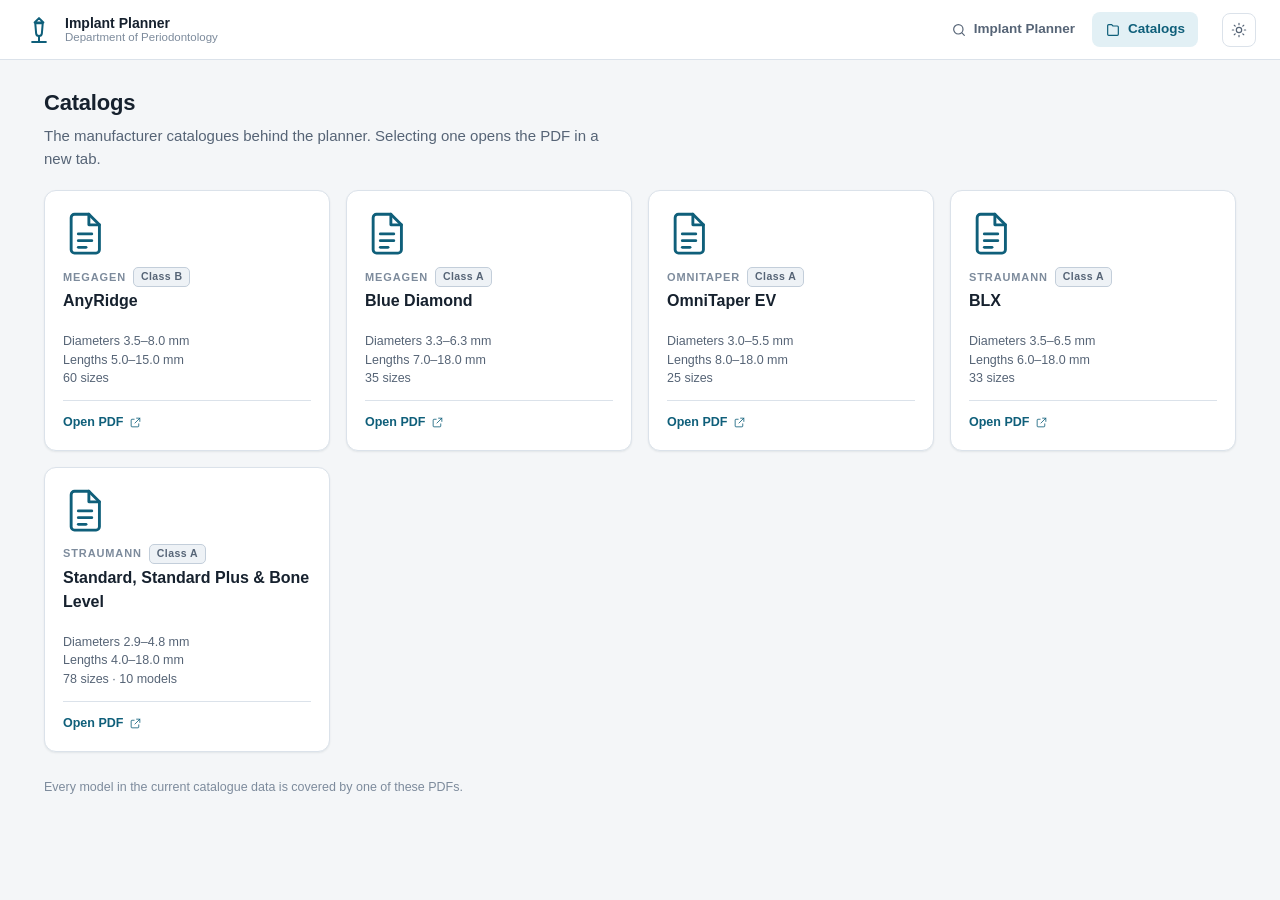
==== catalogs.html @ 9ea449c0 "Version 1.0" ====
<!DOCTYPE html>
<html lang="en">
<head>
<meta charset="utf-8">
<meta name="viewport" content="width=device-width, initial-scale=1">
<title>Catalogs &middot; Department of Periodontology</title>
<link rel="stylesheet" href="assets/styles.css">
<link rel="icon" href="data:image/svg+xml,%3Csvg xmlns='http://www.w3.org/2000/svg' viewBox='0 0 24 24'%3E%3Ctext y='19' font-size='19'%3E%F0%9F%A6%B7%3C/text%3E%3C/svg%3E">
</head>
<body>

<header class="appbar">
  <div class="appbar__brand">
    <svg class="appbar__mark" viewBox="0 0 24 24" fill="none" stroke="currentColor" stroke-width="1.6" stroke-linecap="round" stroke-linejoin="round" aria-hidden="true">
      <path d="M12 2.5 8.5 6h7L12 2.5Z"></path>
      <path d="M9 6.5h6l-.7 8.2a2.3 2.3 0 0 1-2.3 2.1 2.3 2.3 0 0 1-2.3-2.1L9 6.5Z"></path>
      <path d="M12 17v4.5"></path>
      <path d="M6.5 21.5h11"></path>
    </svg>
    <div>
      <div class="appbar__title">Implant Planner</div>
      <div class="appbar__subtitle">Department of Periodontology</div>
    </div>
  </div>

  <nav class="appbar__nav">
    <a class="appbar__link" href="index.html">
      <svg viewBox="0 0 24 24" fill="none" stroke="currentColor" stroke-width="1.8" stroke-linecap="round" stroke-linejoin="round" aria-hidden="true">
        <circle cx="11" cy="11" r="7"></circle><path d="m20 20-3.6-3.6"></path>
      </svg>
      Implant Planner
    </a>
    <a class="appbar__link" href="catalogs.html" aria-current="page">
      <svg viewBox="0 0 24 24" fill="none" stroke="currentColor" stroke-width="1.8" stroke-linecap="round" stroke-linejoin="round" aria-hidden="true">
        <path d="M4 5.5A1.5 1.5 0 0 1 5.5 4H10l2 2h6.5A1.5 1.5 0 0 1 20 7.5v11A1.5 1.5 0 0 1 18.5 20h-13A1.5 1.5 0 0 1 4 18.5Z"></path>
      </svg>
      Catalogs
    </a>
  </nav>

  <button class="icon-button" data-theme-toggle type="button" title="Switch between light and dark" aria-label="Switch between light and dark">
    <svg class="icon-sun" viewBox="0 0 24 24" fill="none" stroke="currentColor" stroke-width="1.8" stroke-linecap="round" aria-hidden="true">
      <circle cx="12" cy="12" r="4"></circle>
      <path d="M12 2v2M12 20v2M4.9 4.9l1.4 1.4M17.7 17.7l1.4 1.4M2 12h2M20 12h2M4.9 19.1l1.4-1.4M17.7 6.3l1.4-1.4"></path>
    </svg>
    <svg class="icon-moon" viewBox="0 0 24 24" fill="none" stroke="currentColor" stroke-width="1.8" stroke-linecap="round" stroke-linejoin="round" aria-hidden="true">
      <path d="M20 14.5A8 8 0 0 1 9.5 4 8 8 0 1 0 20 14.5Z"></path>
    </svg>
  </button>
</header>

<main class="page">
  <div class="page-head">
    <h1>Catalogs</h1>
    <p>The manufacturer catalogues behind the planner. Selecting one opens the PDF in a new tab.</p>
  </div>

  <div class="catalogue-grid" id="catalogue-grid"></div>

  <p class="footnote" id="catalogue-footnote"></p>
</main>

<script src="data/implants.js"></script>
<script src="data/classes.js"></script>
<script src="assets/app.js"></script>
<script src="assets/catalogs.js"></script>
</body>
</html>
---- assets/styles.css ----
/* Department of Periodontology - Implant Planner
   Light and dark palettes are both defined on :root so no colour is
   declared only inside a media query. */

:root {
  --bg: #f4f6f8;
  --surface: #ffffff;
  --surface-2: #f8fafc;
  --surface-3: #eef2f6;
  --border: #dbe2ea;
  --border-strong: #c3ceda;
  --text: #16212e;
  --text-2: #566476;
  --text-3: #7d8b9c;

  --brand: #0f5f7a;
  --brand-strong: #0a4a60;
  --brand-soft: #e2f0f5;

  --bone: #8a6a4b;
  --bone-soft: #f6efe7;
  --bone-border: #e2d3c1;

  --optimal: #12795c;
  --optimal-soft: #dff3ec;
  --optimal-border: #a9ddcc;

  --standard: #1c5fa8;
  --standard-soft: #e3eefb;
  --standard-border: #b6d1ee;

  --less: #a2640b;
  --less-soft: #fbeed8;
  --less-border: #eed6a8;

  --danger: #b3261e;
  --danger-soft: #fbe6e4;

  --shadow: 0 1px 2px rgba(16, 33, 46, .06), 0 8px 24px rgba(16, 33, 46, .06);
  --shadow-sm: 0 1px 2px rgba(16, 33, 46, .08);
  --radius: 12px;
  --radius-sm: 8px;
  --mono: ui-monospace, "SF Mono", "Cascadia Mono", "Segoe UI Mono", Menlo, Consolas, monospace;
  --sans: "Inter", -apple-system, BlinkMacSystemFont, "Segoe UI", Roboto, Helvetica, Arial, sans-serif;
}

@media (prefers-color-scheme: dark) {
  :root:not([data-theme="light"]) {
    --bg: #0e1419;
    --surface: #161e26;
    --surface-2: #1b242d;
    --surface-3: #212c37;
    --border: #2a3742;
    --border-strong: #3a4956;
    --text: #e8eef4;
    --text-2: #a3b1bf;
    --text-3: #7d8e9d;

    --brand: #58b8d4;
    --brand-strong: #7fcde4;
    --brand-soft: #14313c;

    --bone: #c9a883;
    --bone-soft: #2a2219;
    --bone-border: #493c2c;

    --optimal: #56c9a3;
    --optimal-soft: #10302a;
    --optimal-border: #1f5346;

    --standard: #79b3f0;
    --standard-soft: #132a41;
    --standard-border: #26476b;

    --less: #e0ab52;
    --less-soft: #33270f;
    --less-border: #5b471d;

    --danger: #f08b83;
    --danger-soft: #351a18;

    --shadow: 0 1px 2px rgba(0, 0, 0, .4), 0 10px 28px rgba(0, 0, 0, .35);
    --shadow-sm: 0 1px 2px rgba(0, 0, 0, .4);
  }
}

:root[data-theme="dark"] {
  --bg: #0e1419;
  --surface: #161e26;
  --surface-2: #1b242d;
  --surface-3: #212c37;
  --border: #2a3742;
  --border-strong: #3a4956;
  --text: #e8eef4;
  --text-2: #a3b1bf;
  --text-3: #7d8e9d;

  --brand: #58b8d4;
  --brand-strong: #7fcde4;
  --brand-soft: #14313c;

  --bone: #c9a883;
  --bone-soft: #2a2219;
  --bone-border: #493c2c;

  --optimal: #56c9a3;
  --optimal-soft: #10302a;
  --optimal-border: #1f5346;

  --standard: #79b3f0;
  --standard-soft: #132a41;
  --standard-border: #26476b;

  --less: #e0ab52;
  --less-soft: #33270f;
  --less-border: #5b471d;

  --danger: #f08b83;
  --danger-soft: #351a18;

  --shadow: 0 1px 2px rgba(0, 0, 0, .4), 0 10px 28px rgba(0, 0, 0, .35);
  --shadow-sm: 0 1px 2px rgba(0, 0, 0, .4);
}

* { box-sizing: border-box; }

body {
  margin: 0;
  background: var(--bg);
  color: var(--text);
  font-family: var(--sans);
  font-size: 15px;
  line-height: 1.5;
  -webkit-font-smoothing: antialiased;
}

h1, h2, h3 { margin: 0; font-weight: 600; letter-spacing: -0.01em; }

a { color: var(--brand); }

/* ---------------------------------------------------------------- app bar */

.appbar {
  position: sticky;
  top: 0;
  z-index: 20;
  display: flex;
  align-items: center;
  gap: 24px;
  padding: 0 24px;
  height: 60px;
  background: var(--surface);
  border-bottom: 1px solid var(--border);
}

.appbar__brand {
  display: flex;
  align-items: center;
  gap: 11px;
  min-width: 0;
}

.appbar__mark {
  width: 30px;
  height: 30px;
  flex: none;
  color: var(--brand);
}

.appbar__title {
  font-size: 14px;
  font-weight: 650;
  line-height: 1.15;
  white-space: nowrap;
}

.appbar__subtitle {
  font-size: 11.5px;
  color: var(--text-3);
  line-height: 1.15;
  white-space: nowrap;
}

.appbar__nav {
  display: flex;
  gap: 4px;
  margin-left: auto;
}

.appbar__link {
  display: inline-flex;
  align-items: center;
  gap: 7px;
  padding: 7px 13px;
  border-radius: var(--radius-sm);
  font-size: 13.5px;
  font-weight: 550;
  color: var(--text-2);
  text-decoration: none;
  white-space: nowrap;
}

.appbar__link:hover { background: var(--surface-3); color: var(--text); }

.appbar__link[aria-current="page"] {
  background: var(--brand-soft);
  color: var(--brand);
}

.appbar__link svg { width: 16px; height: 16px; flex: none; }

.icon-button {
  display: inline-flex;
  align-items: center;
  justify-content: center;
  width: 34px;
  height: 34px;
  border: 1px solid var(--border);
  border-radius: var(--radius-sm);
  background: var(--surface);
  color: var(--text-2);
  cursor: pointer;
}

.icon-button:hover { background: var(--surface-3); color: var(--text); }
.icon-button svg { width: 16px; height: 16px; }
.icon-button .icon-moon { display: none; }
:root[data-theme="dark"] .icon-button .icon-moon { display: block; }
:root[data-theme="dark"] .icon-button .icon-sun { display: none; }

@media (prefers-color-scheme: dark) {
  :root:not([data-theme="light"]) .icon-button .icon-moon { display: block; }
  :root:not([data-theme="light"]) .icon-button .icon-sun { display: none; }
}

/* ------------------------------------------------------------------ layout */

.page {
  max-width: 1240px;
  margin: 0 auto;
  padding: 26px 24px 72px;
}

.page-head { margin-bottom: 20px; }
.page-head h1 { font-size: 22px; }
.page-head p { margin: 6px 0 0; color: var(--text-2); max-width: 68ch; }

.planner {
  display: grid;
  grid-template-columns: 306px minmax(0, 1fr);
  gap: 22px;
  align-items: start;
}

@media (max-width: 900px) {
  .planner { grid-template-columns: minmax(0, 1fr); }
  .appbar { padding: 0 14px; gap: 12px; }
  .appbar__subtitle { display: none; }
  .page { padding: 20px 14px 60px; }
}

.card {
  background: var(--surface);
  border: 1px solid var(--border);
  border-radius: var(--radius);
  box-shadow: var(--shadow-sm);
}

.card__head {
  padding: 14px 18px;
  border-bottom: 1px solid var(--border);
}

.card__head h2 { font-size: 14px; }
.card__head p { margin: 3px 0 0; font-size: 12.5px; color: var(--text-3); }
.card__body { padding: 18px; }

/* On a phone the tooth mark alone identifies the app; the navigation
   labels are worth more than the wordmark. */
@media (max-width: 560px) {
  .appbar__brand > div { display: none; }
  .appbar__link { padding: 7px 10px; }
}

.sticky-panel { position: sticky; top: 78px; }
@media (max-width: 900px) { .sticky-panel { position: static; } }

/* --------------------------------------------------------------- bone form */

.bone-card {
  border-color: var(--bone-border);
  overflow: hidden;
}

.bone-card .card__head {
  background: var(--bone-soft);
  border-bottom-color: var(--bone-border);
}

.tag {
  display: inline-block;
  padding: 2px 7px;
  border-radius: 999px;
  font-size: 10px;
  font-weight: 700;
  letter-spacing: .09em;
  text-transform: uppercase;
}

.tag--bone { background: var(--bone); color: #fff; }
:root[data-theme="dark"] .tag--bone { color: #1a1410; }

@media (prefers-color-scheme: dark) {
  :root:not([data-theme="light"]) .tag--bone { color: #1a1410; }
}

.tag--implant { background: var(--brand); color: #fff; }
:root[data-theme="dark"] .tag--implant { color: #08222b; }

@media (prefers-color-scheme: dark) {
  :root:not([data-theme="light"]) .tag--implant { color: #08222b; }
}

.field + .field { margin-top: 16px; }

.field__label {
  display: block;
  font-size: 12.5px;
  font-weight: 600;
  color: var(--text-2);
  margin-bottom: 6px;
}

.field__input {
  display: flex;
  align-items: stretch;
  border: 1px solid var(--border-strong);
  border-radius: var(--radius-sm);
  background: var(--surface);
  overflow: hidden;
}

.field__input:focus-within {
  border-color: var(--bone);
  box-shadow: 0 0 0 3px var(--bone-soft);
}

.field__input input {
  flex: 1;
  min-width: 0;
  border: 0;
  background: transparent;
  padding: 11px 12px;
  font-family: var(--mono);
  font-size: 19px;
  font-weight: 600;
  color: var(--text);
  -moz-appearance: textfield;
}

.field__input input:focus { outline: none; }
.field__input input::-webkit-outer-spin-button,
.field__input input::-webkit-inner-spin-button { -webkit-appearance: none; margin: 0; }

.field__unit {
  display: flex;
  align-items: center;
  padding: 0 10px;
  font-size: 12.5px;
  color: var(--text-3);
  background: var(--surface-2);
  border-left: 1px solid var(--border);
}

.stepper {
  display: flex;
  flex-direction: column;
  border-left: 1px solid var(--border);
}

.stepper button {
  flex: 1;
  width: 34px;
  border: 0;
  background: var(--surface-2);
  color: var(--text-2);
  cursor: pointer;
  font-size: 11px;
  line-height: 1;
  padding: 0;
}

.stepper button:hover { background: var(--surface-3); color: var(--text); }
.stepper button + button { border-top: 1px solid var(--border); }

.field__hint { margin: 6px 0 0; font-size: 11.5px; color: var(--text-3); }

.brand-filter { display: flex; flex-wrap: wrap; gap: 7px; }

.chip {
  display: inline-flex;
  align-items: center;
  gap: 6px;
  padding: 6px 11px;
  border: 1px solid var(--border-strong);
  border-radius: 999px;
  background: var(--surface);
  color: var(--text-2);
  font-size: 12.5px;
  font-weight: 550;
  cursor: pointer;
}

.chip[aria-pressed="true"] {
  background: var(--brand-soft);
  border-color: var(--brand);
  color: var(--brand);
}

.button {
  display: inline-flex;
  align-items: center;
  justify-content: center;
  gap: 8px;
  padding: 9px 15px;
  border-radius: var(--radius-sm);
  border: 1px solid var(--border-strong);
  background: var(--surface);
  color: var(--text);
  font-family: inherit;
  font-size: 13.5px;
  font-weight: 550;
  cursor: pointer;
}

.button:hover { background: var(--surface-3); }
.button svg { width: 15px; height: 15px; }

.button--primary {
  background: var(--brand);
  border-color: var(--brand);
  color: #fff;
}

:root[data-theme="dark"] .button--primary { color: #06202a; }

@media (prefers-color-scheme: dark) {
  :root:not([data-theme="light"]) .button--primary { color: #06202a; }
}

.button--primary:hover { background: var(--brand-strong); border-color: var(--brand-strong); }
.button--quiet { border-color: transparent; background: transparent; color: var(--text-2); padding: 7px 10px; }
.button--quiet:hover { background: var(--surface-3); color: var(--text); }
.button--small { padding: 6px 11px; font-size: 12.5px; }
.button--block { width: 100%; }

/* ---------------------------------------------------------------- results */

.results__head {
  display: flex;
  align-items: baseline;
  flex-wrap: wrap;
  gap: 10px 14px;
  margin-bottom: 14px;
}

.results__count { font-size: 15px; font-weight: 600; }
.results__count strong { font-size: 19px; }
.results__context { font-size: 13px; color: var(--text-2); }

.results__context .measure {
  font-family: var(--mono);
  font-weight: 600;
  color: var(--bone);
}

.group { margin-bottom: 22px; }

.group__head {
  display: flex;
  align-items: center;
  gap: 10px;
  margin-bottom: 9px;
}

.group__title { font-size: 13.5px; font-weight: 650; }
.group__rule { flex: 1; height: 1px; background: var(--border); }
.group__count { font-size: 12px; color: var(--text-3); font-variant-numeric: tabular-nums; }

.badge {
  display: inline-flex;
  align-items: center;
  gap: 5px;
  padding: 2.5px 9px 2.5px 7px;
  border-radius: 999px;
  border: 1px solid transparent;
  font-size: 11.5px;
  font-weight: 650;
  white-space: nowrap;
}

.badge::before {
  content: "";
  width: 6px;
  height: 6px;
  border-radius: 50%;
  background: currentColor;
}

.badge--optimal { background: var(--optimal-soft); border-color: var(--optimal-border); color: var(--optimal); }
.badge--standard { background: var(--standard-soft); border-color: var(--standard-border); color: var(--standard); }
.badge--less { background: var(--less-soft); border-color: var(--less-border); color: var(--less); }

.table-wrap {
  overflow-x: auto;
  border: 1px solid var(--border);
  border-radius: var(--radius);
  background: var(--surface);
  box-shadow: var(--shadow-sm);
}

.results-table {
  width: 100%;
  min-width: 520px;
  border-collapse: separate;
  border-spacing: 0;
  background: var(--surface);
}

.cell-metric__line {
  display: flex;
  align-items: center;
  gap: 9px;
  flex-wrap: wrap;
}

.results-table th {
  text-align: left;
  font-size: 10.5px;
  font-weight: 700;
  letter-spacing: .07em;
  text-transform: uppercase;
  color: var(--text-3);
  padding: 9px 12px;
  background: var(--surface-2);
  border-bottom: 1px solid var(--border);
}

.results-table th.th-implant { color: var(--brand); }

.results-table td {
  padding: 10px 12px;
  border-bottom: 1px solid var(--border);
  vertical-align: middle;
}

.results-table tr:last-child td { border-bottom: 0; }
.results-table tbody tr:hover td { background: var(--surface-2); }

.cell-brand {
  font-weight: 600;
  display: flex;
  align-items: center;
  gap: 7px;
  flex-wrap: wrap;
}

.class-tag {
  display: inline-block;
  padding: 1px 7px;
  border-radius: 5px;
  border: 1px solid var(--border-strong);
  background: var(--surface-3);
  color: var(--text-2);
  font-size: 10.5px;
  font-weight: 700;
  letter-spacing: .04em;
  white-space: nowrap;
}

.dialog__downloads { display: flex; gap: 8px; flex-wrap: wrap; }
.cell-model { color: var(--text-2); font-size: 13.5px; }

.dim {
  font-family: var(--mono);
  font-size: 14.5px;
  font-weight: 650;
  color: var(--brand);
  white-space: nowrap;
}

.dim small { font-size: 11px; font-weight: 500; color: var(--text-3); margin-left: 2px; }

/* The note wraps rather than widening the whole table on a narrow window. */
.gap-note {
  display: block;
  font-size: 11px;
  color: var(--text-3);
  margin-top: 3px;
}

.cell-actions { text-align: right; white-space: nowrap; }

.pdf-link {
  display: inline-flex;
  align-items: center;
  gap: 5px;
  font-size: 12.5px;
  font-weight: 550;
  color: var(--text-2);
  text-decoration: none;
  padding: 5px 9px;
  border-radius: var(--radius-sm);
  border: 1px solid var(--border);
}

.pdf-link:hover { background: var(--surface-3); color: var(--brand); border-color: var(--border-strong); }
.pdf-link svg { width: 13px; height: 13px; }

@media (max-width: 680px) {
  .results-table thead { display: none; }
  .results-table, .results-table tbody, .results-table tr, .results-table td { display: block; width: 100%; }
  .results-table { border: 0; background: transparent; box-shadow: none; min-width: 0; }
  .table-wrap { border: 0; background: transparent; box-shadow: none; overflow: visible; }

  .results-table tr {
    background: var(--surface);
    border: 1px solid var(--border);
    border-radius: var(--radius);
    margin-bottom: 10px;
    padding: 12px 14px;
    display: grid;
    grid-template-columns: 1fr auto;
    gap: 6px 12px;
  }

  .results-table td { border: 0; padding: 0; }
  .results-table td[data-label]::before {
    content: attr(data-label);
    display: block;
    font-size: 10px;
    letter-spacing: .07em;
    text-transform: uppercase;
    color: var(--text-3);
    margin-bottom: 2px;
  }
  .results-table .cell-identity { grid-column: 1 / -1; }
  .results-table .cell-actions { grid-column: 1 / -1; text-align: left; }
  .results-table tbody tr:hover td { background: transparent; }
}

/* ------------------------------------------------------------ empty states */

.notice {
  padding: 22px;
  border: 1px dashed var(--border-strong);
  border-radius: var(--radius);
  background: var(--surface);
  color: var(--text-2);
}

.notice h3 { font-size: 14px; color: var(--text); margin-bottom: 6px; }
.notice p { margin: 0 0 8px; font-size: 13.5px; }
.notice ul { margin: 8px 0 0; padding-left: 18px; font-size: 13.5px; }
.notice li { margin-bottom: 4px; }
.notice code { font-family: var(--mono); font-size: 12.5px; color: var(--text); }

/* -------------------------------------------------------------- rule guide */

.rules { margin-top: 26px; }

.rules summary {
  cursor: pointer;
  font-size: 13px;
  font-weight: 600;
  color: var(--text-2);
  padding: 10px 0;
  list-style: none;
  display: flex;
  align-items: center;
  gap: 8px;
}

.rules summary::-webkit-details-marker { display: none; }
.rules summary::before {
  content: "";
  width: 0;
  height: 0;
  border-left: 5px solid currentColor;
  border-top: 4px solid transparent;
  border-bottom: 4px solid transparent;
  transition: transform .15s;
}
.rules[open] summary::before { transform: rotate(90deg); }

.rule-grid {
  display: grid;
  grid-template-columns: repeat(auto-fit, minmax(280px, 1fr));
  gap: 14px;
  margin-top: 6px;
}

.rule-table { width: 100%; border-collapse: collapse; font-size: 13px; }
.rule-table th {
  text-align: left;
  font-size: 10.5px;
  letter-spacing: .07em;
  text-transform: uppercase;
  color: var(--text-3);
  padding-bottom: 7px;
}
.rule-table td { padding: 6px 0; border-top: 1px solid var(--border); }
.rule-table td:last-child { text-align: right; }
.rule-table .formula { font-family: var(--mono); font-size: 12.5px; color: var(--text-2); }

/* ------------------------------------------------------------ data manager */

.data-status {
  display: flex;
  align-items: center;
  gap: 9px;
  font-size: 12.5px;
  color: var(--text-2);
  padding: 10px 12px;
  background: var(--surface-2);
  border: 1px solid var(--border);
  border-radius: var(--radius-sm);
  margin-bottom: 14px;
}

.data-status svg { width: 15px; height: 15px; flex: none; color: var(--text-3); }
.data-status strong { color: var(--text); font-weight: 600; }

.drop-zone {
  border: 1.5px dashed var(--border-strong);
  border-radius: var(--radius);
  padding: 22px 18px;
  text-align: center;
  background: var(--surface-2);
  cursor: pointer;
}

.drop-zone:hover, .drop-zone.is-over { border-color: var(--brand); background: var(--brand-soft); }
.drop-zone svg { width: 26px; height: 26px; color: var(--text-3); margin-bottom: 8px; }
.drop-zone strong { display: block; font-size: 13.5px; }
.drop-zone span { display: block; font-size: 12px; color: var(--text-3); margin-top: 3px; }

.message {
  margin-top: 14px;
  padding: 11px 13px;
  border-radius: var(--radius-sm);
  font-size: 13px;
  border: 1px solid transparent;
}

.message--ok { background: var(--optimal-soft); border-color: var(--optimal-border); color: var(--optimal); }
.message--error { background: var(--danger-soft); border-color: var(--danger); color: var(--danger); }

.dialog {
  border: 1px solid var(--border);
  border-radius: var(--radius);
  padding: 0;
  max-width: 560px;
  width: calc(100% - 32px);
  background: var(--surface);
  color: var(--text);
  box-shadow: var(--shadow);
}

.dialog::backdrop { background: rgba(9, 17, 24, .5); }
.dialog__head {
  display: flex;
  align-items: center;
  justify-content: space-between;
  gap: 12px;
  padding: 15px 18px;
  border-bottom: 1px solid var(--border);
}
.dialog__head h2 { font-size: 15px; }
.dialog__body { padding: 18px; }
.dialog__foot {
  display: flex;
  justify-content: space-between;
  gap: 10px;
  padding: 13px 18px;
  border-top: 1px solid var(--border);
  background: var(--surface-2);
  flex-wrap: wrap;
}

/* ---------------------------------------------------------- catalogue page */

.catalogue-grid {
  display: grid;
  grid-template-columns: repeat(auto-fill, minmax(258px, 1fr));
  gap: 16px;
}

.catalogue-card {
  display: flex;
  flex-direction: column;
  gap: 12px;
  padding: 18px;
  background: var(--surface);
  border: 1px solid var(--border);
  border-radius: var(--radius);
  box-shadow: var(--shadow-sm);
  text-decoration: none;
  color: inherit;
}

.catalogue-card:hover {
  border-color: var(--brand);
  box-shadow: var(--shadow);
  transform: translateY(-1px);
}

.catalogue-card__icon {
  width: 46px;
  height: 46px;
  color: var(--brand);
}

.catalogue-card__brand {
  display: flex;
  align-items: center;
  gap: 7px;
  flex-wrap: wrap;
  font-size: 11px;
  font-weight: 700;
  letter-spacing: .08em;
  text-transform: uppercase;
  color: var(--text-3);
}

.catalogue-card__brand .class-tag { letter-spacing: .04em; text-transform: none; }

.catalogue-card__title { font-size: 16px; font-weight: 650; margin-top: 2px; }
.catalogue-card__meta { font-size: 12.5px; color: var(--text-2); margin-top: 7px; }
.catalogue-card__meta span { display: block; }

.catalogue-card__open {
  display: inline-flex;
  align-items: center;
  gap: 6px;
  margin-top: auto;
  padding-top: 12px;
  border-top: 1px solid var(--border);
  font-size: 12.5px;
  font-weight: 600;
  color: var(--brand);
}

.catalogue-card__open svg { width: 13px; height: 13px; }

.footnote { margin-top: 26px; font-size: 12.5px; color: var(--text-3); }

.visually-hidden {
  position: absolute;
  width: 1px; height: 1px;
  padding: 0; margin: -1px;
  overflow: hidden;
  clip: rect(0 0 0 0);
  white-space: nowrap;
  border: 0;
}
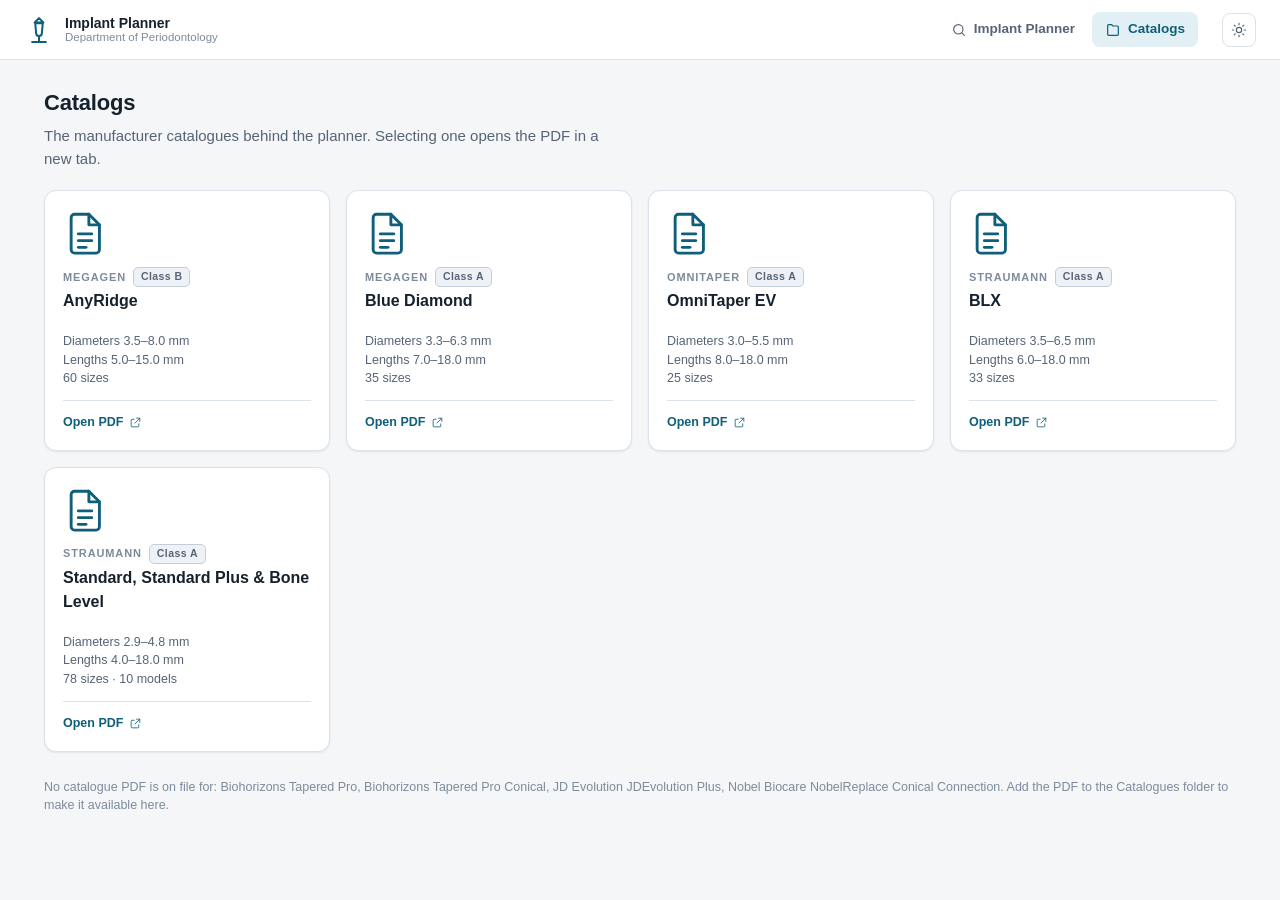
==== commit a5001cdc: "fixed updates not working issue" ====
--- a/catalogs.html
+++ b/catalogs.html
@@ -62,6 +62,7 @@
 
 <script src="data/implants.js"></script>
 <script src="data/classes.js"></script>
+<script src="assets/xlsx.js"></script>
 <script src="assets/app.js"></script>
 <script src="assets/catalogs.js"></script>
 </body>
--- a/assets/styles.css
+++ b/assets/styles.css
@@ -578,7 +578,6 @@
   white-space: nowrap;
 }
 
-.dialog__downloads { display: flex; gap: 8px; flex-wrap: wrap; }
 .cell-model { color: var(--text-2); font-size: 13.5px; }
 
 .dim {
@@ -713,80 +712,29 @@
 .rule-table td:last-child { text-align: right; }
 .rule-table .formula { font-family: var(--mono); font-size: 12.5px; color: var(--text-2); }
 
-/* ------------------------------------------------------------ data manager */
-
-.data-status {
-  display: flex;
-  align-items: center;
-  gap: 9px;
-  font-size: 12.5px;
-  color: var(--text-2);
-  padding: 10px 12px;
-  background: var(--surface-2);
-  border: 1px solid var(--border);
+/* ------------------------------------------------------------ data source */
+
+.data-source {
+  display: flex;
+  flex-wrap: wrap;
+  align-items: baseline;
+  gap: 4px 10px;
+  margin: -6px 0 14px;
+  font-size: 12px;
+  color: var(--text-3);
+}
+
+.data-source__file { font-family: var(--mono); font-size: 11.5px; }
+
+.data-source--warn {
+  padding: 8px 11px;
+  border: 1px solid var(--less-border);
+  background: var(--less-soft);
   border-radius: var(--radius-sm);
-  margin-bottom: 14px;
-}
-
-.data-status svg { width: 15px; height: 15px; flex: none; color: var(--text-3); }
-.data-status strong { color: var(--text); font-weight: 600; }
-
-.drop-zone {
-  border: 1.5px dashed var(--border-strong);
-  border-radius: var(--radius);
-  padding: 22px 18px;
-  text-align: center;
-  background: var(--surface-2);
-  cursor: pointer;
-}
-
-.drop-zone:hover, .drop-zone.is-over { border-color: var(--brand); background: var(--brand-soft); }
-.drop-zone svg { width: 26px; height: 26px; color: var(--text-3); margin-bottom: 8px; }
-.drop-zone strong { display: block; font-size: 13.5px; }
-.drop-zone span { display: block; font-size: 12px; color: var(--text-3); margin-top: 3px; }
-
-.message {
-  margin-top: 14px;
-  padding: 11px 13px;
-  border-radius: var(--radius-sm);
-  font-size: 13px;
-  border: 1px solid transparent;
-}
-
-.message--ok { background: var(--optimal-soft); border-color: var(--optimal-border); color: var(--optimal); }
-.message--error { background: var(--danger-soft); border-color: var(--danger); color: var(--danger); }
-
-.dialog {
-  border: 1px solid var(--border);
-  border-radius: var(--radius);
-  padding: 0;
-  max-width: 560px;
-  width: calc(100% - 32px);
-  background: var(--surface);
-  color: var(--text);
-  box-shadow: var(--shadow);
-}
-
-.dialog::backdrop { background: rgba(9, 17, 24, .5); }
-.dialog__head {
-  display: flex;
-  align-items: center;
-  justify-content: space-between;
-  gap: 12px;
-  padding: 15px 18px;
-  border-bottom: 1px solid var(--border);
-}
-.dialog__head h2 { font-size: 15px; }
-.dialog__body { padding: 18px; }
-.dialog__foot {
-  display: flex;
-  justify-content: space-between;
-  gap: 10px;
-  padding: 13px 18px;
-  border-top: 1px solid var(--border);
-  background: var(--surface-2);
-  flex-wrap: wrap;
-}
+  color: var(--less);
+}
+
+.data-source--warn .data-source__file { color: inherit; font-family: var(--sans); font-size: 12px; }
 
 /* ---------------------------------------------------------- catalogue page */
 
